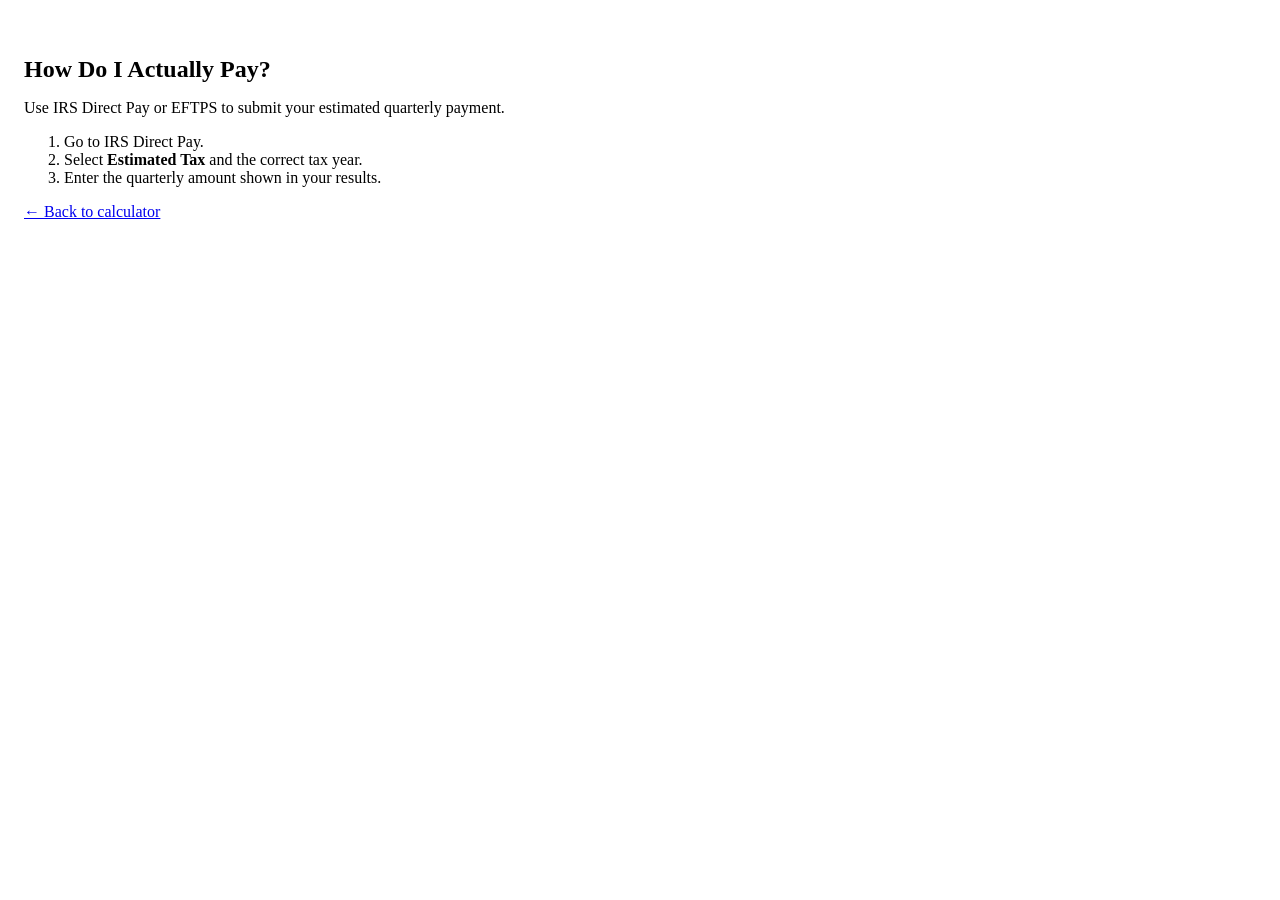
==== how-to-pay.html @ 5fc0b2c0 "Create how-to-pay.html" ====
<!doctype html>
<html lang="en">
  <head>
    <meta charset="UTF-8" />
    <meta name="viewport" content="width=device-width, initial-scale=1.0" />
    <title>How to Pay Quarterly Taxes</title>
    <link rel="stylesheet" href="styles.css" />
  </head>
  <body>
    <main class="container" style="padding:32px 16px;">
      <h1 style="font-size:24px;">How Do I Actually Pay?</h1>
      <p>Use IRS Direct Pay or EFTPS to submit your estimated quarterly payment.</p>
      <ol>
        <li>Go to IRS Direct Pay.</li>
        <li>Select <strong>Estimated Tax</strong> and the correct tax year.</li>
        <li>Enter the quarterly amount shown in your results.</li>
      </ol>
      <a href="index.html">← Back to calculator</a>
    </main>
  </body>
</html>
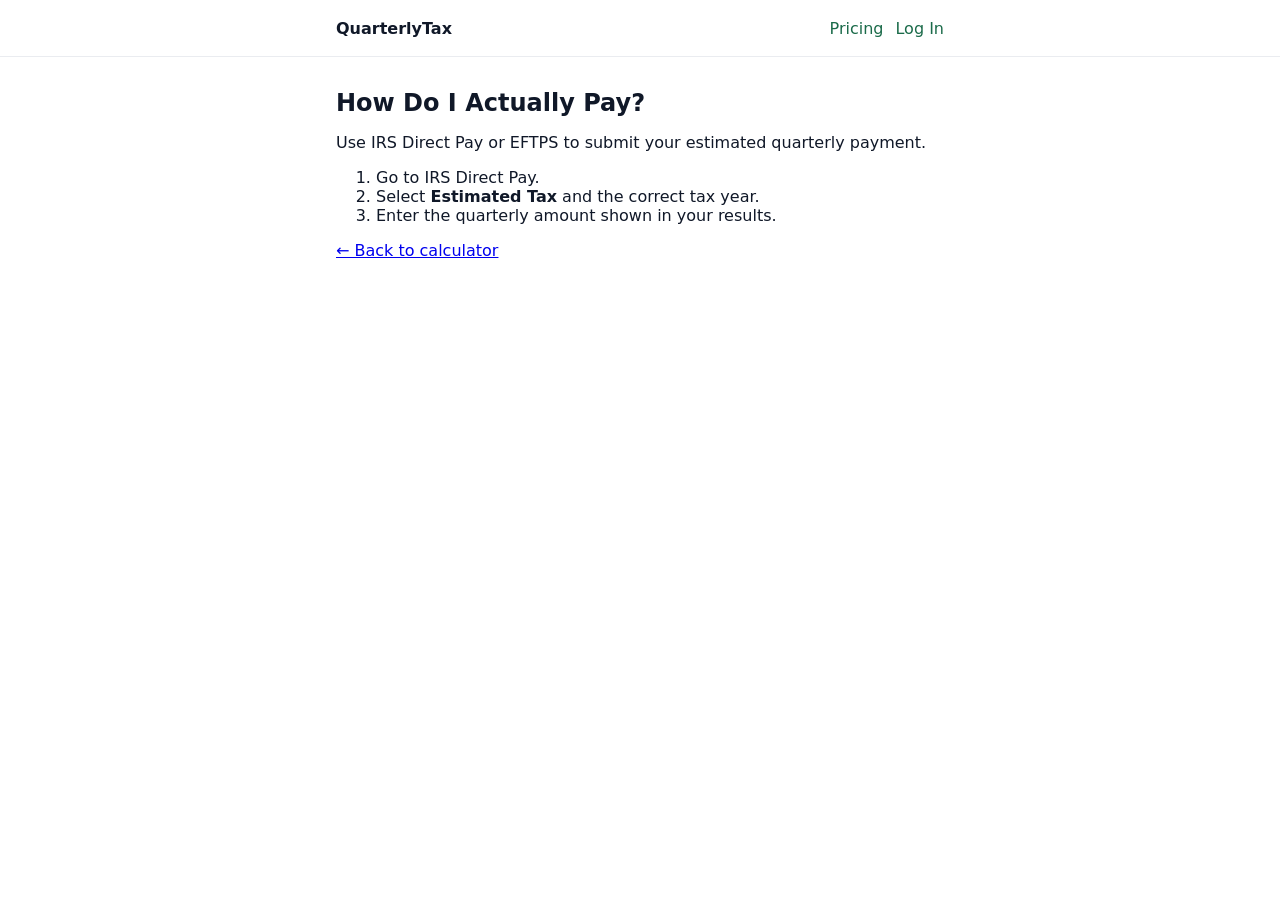
==== commit a0b429a7: "Update how-to-pay.html" ====
--- a/how-to-pay.html
+++ b/how-to-pay.html
@@ -7,6 +7,16 @@
     <link rel="stylesheet" href="styles.css" />
   </head>
   <body>
+    <header class="top-bar">
+      <div class="container nav-row">
+        <strong>QuarterlyTax</strong>
+        <nav class="nav-actions" aria-label="Top navigation">
+          <a href="pricing.html">Pricing</a>
+          <a href="#" aria-label="Log in">Log In</a>
+        </nav>
+      </div>
+    </header>
+
     <main class="container" style="padding:32px 16px;">
       <h1 style="font-size:24px;">How Do I Actually Pay?</h1>
       <p>Use IRS Direct Pay or EFTPS to submit your estimated quarterly payment.</p>
--- a/styles.css
+++ b/styles.css
@@ -0,0 +1,92 @@
+:root {
+  --green: #1b6b4a;
+  --green-light: #f0fdf4;
+  --text: #101828;
+  --muted: #667085;
+  --border: #d0d5dd;
+  --error: #d92d20;
+  font-family: Inter, system-ui, -apple-system, sans-serif;
+}
+* { box-sizing: border-box; }
+body { margin: 0; color: var(--text); background: #fff; }
+.container { max-width: 640px; margin: 0 auto; padding: 0 16px; }
+.top-bar { position: sticky; top: 0; background: #fff; border-bottom: 1px solid #eaecf0; z-index: 10; }
+.nav-row { min-height: 56px; display: flex; align-items: center; justify-content: space-between; }
+.nav-row a { color: var(--green); text-decoration: none; }
+.hero { margin-top: 24px; background: var(--green-light); border-radius: 16px; padding: 48px 16px 32px; text-align: center; }
+h1 { font-size: 32px; margin: 0; }
+.subheadline { color: #475467; margin: 12px 0 0; font-size: 18px; }
+.trust { color: #98a2b3; margin: 24px 0 0; font-size: 14px; }
+.card { margin-top: 24px; background: #fff; border: 1px solid #eaecf0; border-radius: 24px; box-shadow: 0 8px 24px rgba(16, 24, 40, 0.08); padding: 24px; }
+.field { margin-bottom: 20px; }
+label, legend { display: block; font-weight: 600; font-size: 14px; margin-bottom: 8px; }
+input, select { width: 100%; height: 48px; border-radius: 8px; border: 1px solid var(--border); padding: 0 12px; font-size: 16px; }
+input:focus, select:focus, button:focus, summary:focus { outline: 2px solid var(--green); outline-offset: 2px; }
+.currency-wrap { position: relative; }
+.currency-wrap span { position: absolute; left: 12px; top: 12px; color: var(--muted); }
+.currency-wrap input { padding-left: 28px; }
+.helper, .micro { margin: 8px 0 0; color: #98a2b3; font-size: 14px; }
+.error { color: var(--error); font-size: 14px; margin: 6px 0 0; min-height: 18px; }
+.input-error { border-color: var(--error); }
+.segmented { display: grid; grid-template-columns: 1fr; gap: 8px; }
+.segmented label { border: 1px solid var(--border); border-radius: 8px; padding: 12px; font-weight: 400; margin: 0; cursor: pointer; }
+.segmented input { display: none; }
+.segmented label:has(input:checked) { background: var(--green); border-color: var(--green); color: #fff; }
+details summary { cursor: pointer; font-weight: 600; }
+button { width: 100%; height: 52px; border-radius: 12px; border: 0; background: var(--green); color: #fff; font-weight: 700; font-size: 16px; cursor: pointer; }
+button:hover { background: #145236; }
+.features { margin-top: 24px; display: grid; gap: 12px; }
+.feature-card { border: 1px solid #eaecf0; border-radius: 16px; padding: 16px; background: #f9fafb; }
+.feature-card h3 { margin: 0 0 8px; font-size: 18px; }
+.quote { margin: 24px 0; border-left: 4px solid var(--green); padding: 12px 16px; color: #475467; background: #f9fafb; }
+.hidden { display: none; }
+#results { margin-bottom: 24px; }
+.summary-bar { background: #f9fafb; border-radius: 12px; padding: 12px; color: #475467; font-size: 14px; }
+.disclaimer { font-size: 12px; color: #667085; margin: 12px 0; }
+.result-card { background: var(--green-light); border-left: 4px solid var(--green); border-radius: 12px; padding: 16px; }
+.result-label { text-transform: uppercase; font-size: 14px; color: var(--green); }
+.result-amount { font-size: 48px; font-weight: 700; margin: 8px 0; }
+.breakdown { border: 1px solid #eaecf0; border-radius: 12px; background: #fff; margin-top: 16px; }
+.breakdown summary { padding: 12px; font-weight: 600; }
+.breakdown-list { padding: 0 12px 12px; margin: 0; list-style: none; }
+.breakdown-list li { display: flex; justify-content: space-between; gap: 8px; padding: 8px 0; border-bottom: 1px solid #f2f4f7; font-size: 14px; }
+.breakdown-list li:last-child { border-bottom: 0; font-weight: 700; }
+.callout { margin-top: 12px; padding: 12px; border-radius: 12px; font-size: 14px; }
+.warning { background: #fffbeb; border: 1px solid #fedf89; color: #b54708; }
+.success { background: #ecfdf3; border: 1px solid #abefc6; color: #027a48; }
+.actions { display: grid; gap: 8px; margin-top: 12px; }
+.secondary { background: #fff; border: 1px solid var(--green); color: var(--green); }
+.footer { display: flex; flex-wrap: wrap; gap: 12px; padding: 24px 16px 40px; border-top: 1px solid #eaecf0; }
+.footer a { color: #475467; }
+dialog { border: none; border-radius: 16px; max-width: 360px; width: calc(100% - 32px); }
+.modal-actions { display: grid; grid-template-columns: 1fr 1fr; gap: 8px; margin-top: 12px; }
+@media (min-width: 640px) {
+  .segmented { grid-template-columns: repeat(3, 1fr); }
+}
+
+.nav-actions { display: flex; gap: 12px; align-items: center; }
+
+.pricing-page { padding-top: 24px; padding-bottom: 24px; }
+.pricing-hero { text-align: center; margin-bottom: 24px; }
+.pricing-subheadline { color: #667085; font-size: 16px; margin-top: 12px; }
+.pricing-grid { display: grid; gap: 12px; }
+.pricing-card { position: relative; border: 1px solid #eaecf0; border-radius: 16px; padding: 20px; background: #fff; }
+.pricing-card h2 { margin: 0; font-size: 24px; }
+.tier-price { font-size: 48px; font-weight: 700; margin: 8px 0; }
+.tier-label { margin: 0; font-weight: 600; color: #475467; }
+.tier-subtext { margin: 6px 0 0; color: #667085; font-size: 14px; }
+.feature-list { margin: 16px 0; padding: 0; list-style: none; display: grid; gap: 8px; color: #101828; }
+.btn-link { display: inline-flex; width: 100%; height: 52px; border-radius: 12px; align-items: center; justify-content: center; text-decoration: none; font-weight: 700; font-size: 16px; }
+.best-value { border: 2px solid var(--green); }
+.best-badge { position: absolute; top: 12px; right: 12px; margin: 0; background: var(--green); color: #fff; padding: 4px 8px; border-radius: 999px; font-size: 12px; font-weight: 700; }
+.pricing-notes { text-align: center; margin: 24px 0; }
+.muted-note { color: #667085; margin: 8px 0; }
+.muted-note.small { font-size: 14px; color: #98a2b3; }
+.faq { margin-bottom: 24px; }
+.faq h2 { font-size: 24px; margin-bottom: 12px; }
+.faq details { border: 1px solid #eaecf0; border-radius: 12px; padding: 12px; margin-bottom: 8px; background: #fff; }
+.faq p { color: #475467; margin: 8px 0 0; }
+
+@media (min-width: 768px) {
+  .pricing-grid { grid-template-columns: repeat(3, 1fr); }
+}
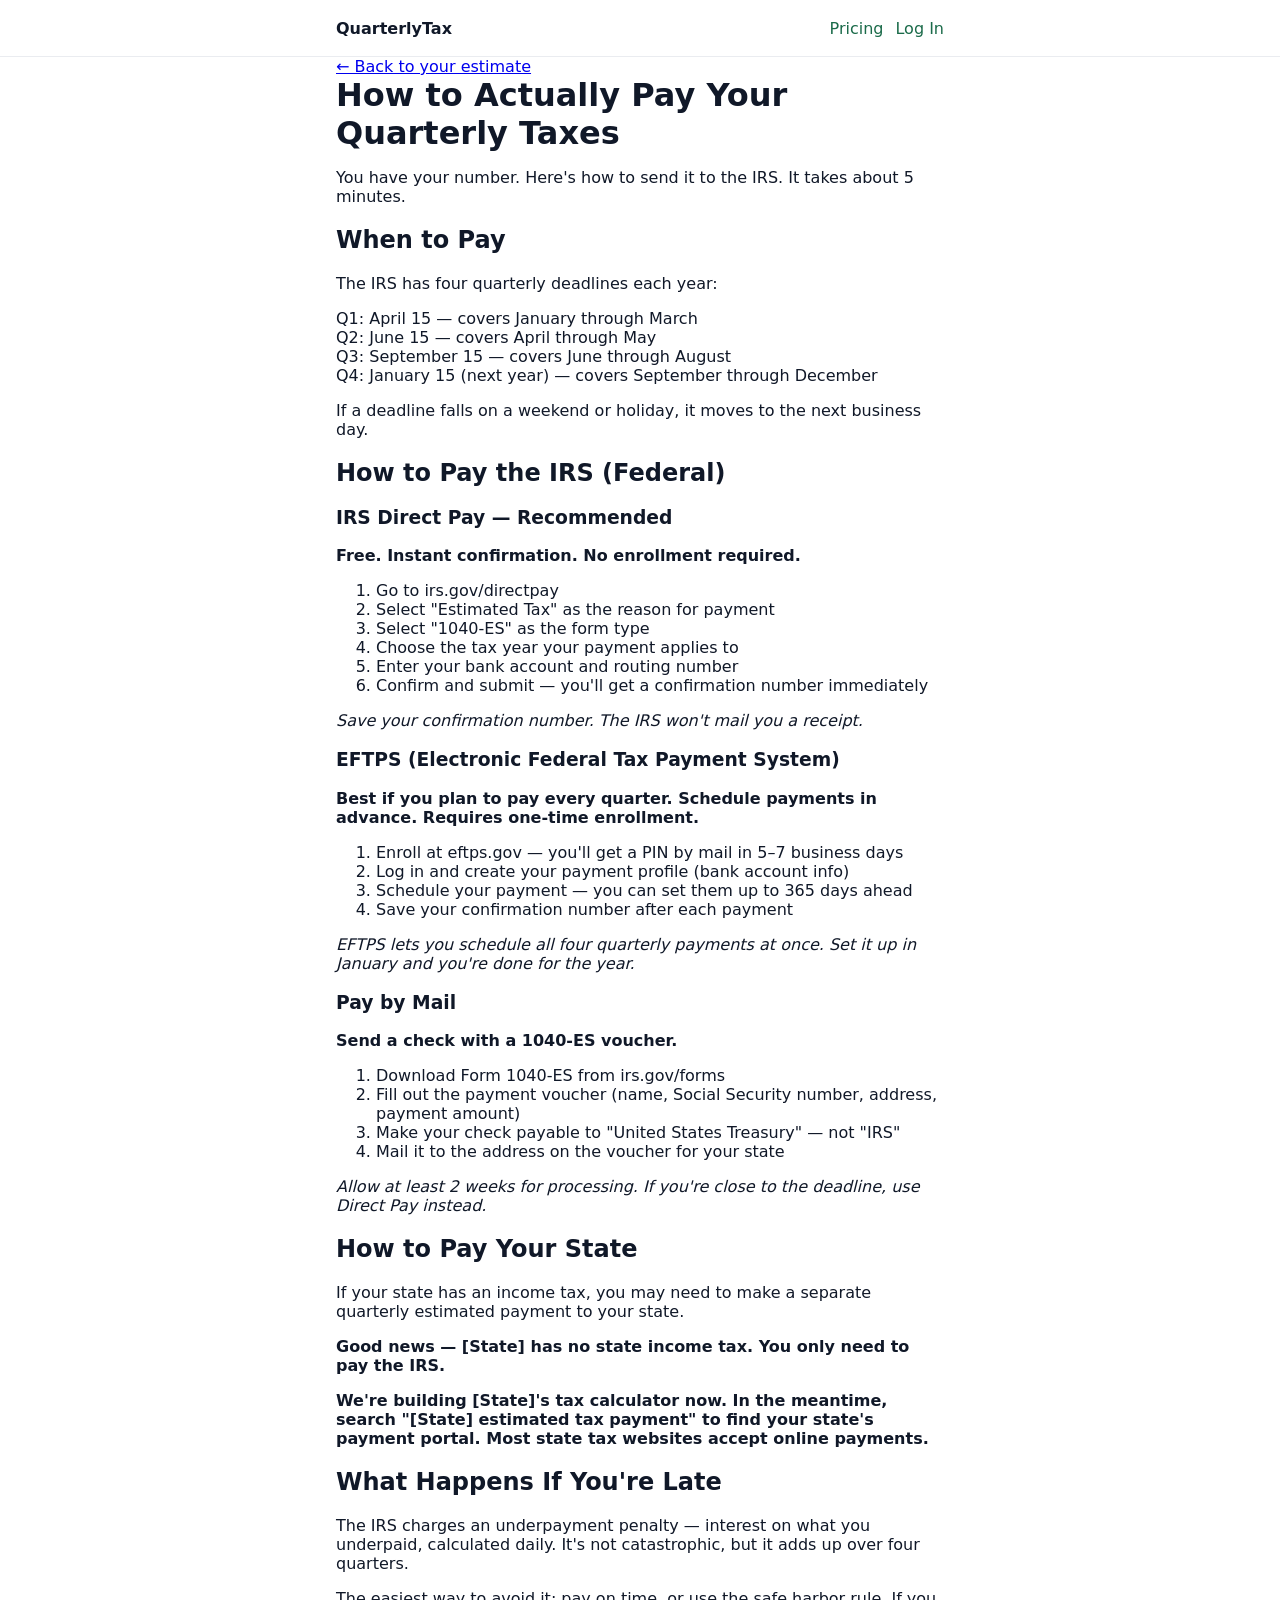
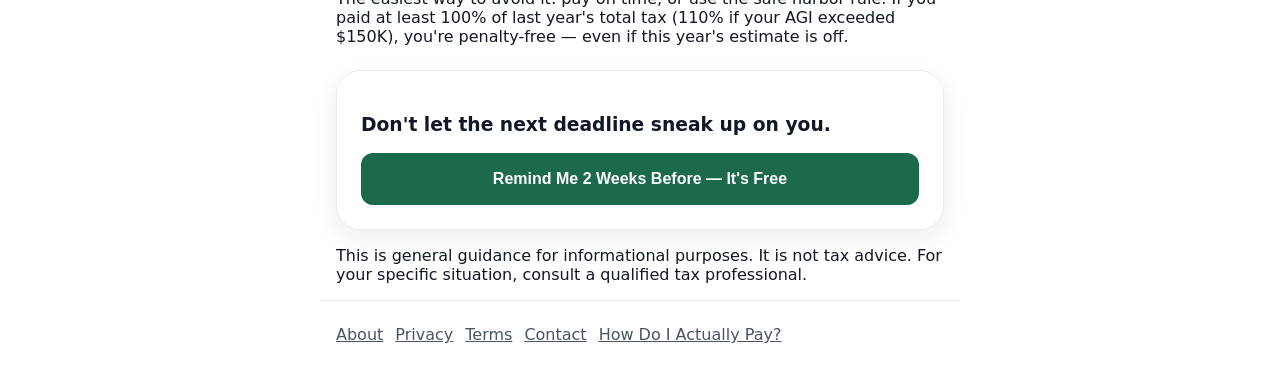
==== commit 70bbf4fd: "Update how-to-pay.html" ====
--- a/how-to-pay.html
+++ b/how-to-pay.html
@@ -17,15 +17,76 @@
       </div>
     </header>
 
-    <main class="container" style="padding:32px 16px;">
-      <h1 style="font-size:24px;">How Do I Actually Pay?</h1>
-      <p>Use IRS Direct Pay or EFTPS to submit your estimated quarterly payment.</p>
+    <main class="container how-to-pay-page">
+      <a href="index.html" class="breadcrumb-link">← Back to your estimate</a>
+      <h1>How to Actually Pay Your Quarterly Taxes</h1>
+      <p>You have your number. Here's how to send it to the IRS. It takes about 5 minutes.</p>
+
+      <h2>When to Pay</h2>
+      <p>The IRS has four quarterly deadlines each year:</p>
+      <p>Q1: April 15 — covers January through March<br />
+      Q2: June 15 — covers April through May<br />
+      Q3: September 15 — covers June through August<br />
+      Q4: January 15 (next year) — covers September through December</p>
+      <p>If a deadline falls on a weekend or holiday, it moves to the next business day.</p>
+
+      <h2>How to Pay the IRS (Federal)</h2>
+
+      <h3>IRS Direct Pay — Recommended</h3>
+      <p><strong>Free. Instant confirmation. No enrollment required.</strong></p>
       <ol>
-        <li>Go to IRS Direct Pay.</li>
-        <li>Select <strong>Estimated Tax</strong> and the correct tax year.</li>
-        <li>Enter the quarterly amount shown in your results.</li>
+        <li>Go to irs.gov/directpay</li>
+        <li>Select "Estimated Tax" as the reason for payment</li>
+        <li>Select "1040-ES" as the form type</li>
+        <li>Choose the tax year your payment applies to</li>
+        <li>Enter your bank account and routing number</li>
+        <li>Confirm and submit — you'll get a confirmation number immediately</li>
       </ol>
-      <a href="index.html">← Back to calculator</a>
+      <p><em>Save your confirmation number. The IRS won't mail you a receipt.</em></p>
+
+      <h3>EFTPS (Electronic Federal Tax Payment System)</h3>
+      <p><strong>Best if you plan to pay every quarter. Schedule payments in advance. Requires one-time enrollment.</strong></p>
+      <ol>
+        <li>Enroll at eftps.gov — you'll get a PIN by mail in 5–7 business days</li>
+        <li>Log in and create your payment profile (bank account info)</li>
+        <li>Schedule your payment — you can set them up to 365 days ahead</li>
+        <li>Save your confirmation number after each payment</li>
+      </ol>
+      <p><em>EFTPS lets you schedule all four quarterly payments at once. Set it up in January and you're done for the year.</em></p>
+
+      <h3>Pay by Mail</h3>
+      <p><strong>Send a check with a 1040-ES voucher.</strong></p>
+      <ol>
+        <li>Download Form 1040-ES from irs.gov/forms</li>
+        <li>Fill out the payment voucher (name, Social Security number, address, payment amount)</li>
+        <li>Make your check payable to "United States Treasury" — not "IRS"</li>
+        <li>Mail it to the address on the voucher for your state</li>
+      </ol>
+      <p><em>Allow at least 2 weeks for processing. If you're close to the deadline, use Direct Pay instead.</em></p>
+
+      <h2>How to Pay Your State</h2>
+      <p>If your state has an income tax, you may need to make a separate quarterly estimated payment to your state.</p>
+      <p><strong>Good news — [State] has no state income tax. You only need to pay the IRS.</strong></p>
+      <p><strong>We're building [State]'s tax calculator now. In the meantime, search "[State] estimated tax payment" to find your state's payment portal. Most state tax websites accept online payments.</strong></p>
+
+      <h2>What Happens If You're Late</h2>
+      <p>The IRS charges an underpayment penalty — interest on what you underpaid, calculated daily. It's not catastrophic, but it adds up over four quarters.</p>
+      <p>The easiest way to avoid it: pay on time, or use the safe harbor rule. If you paid at least 100% of last year's total tax (110% if your AGI exceeded $150K), you're penalty-free — even if this year's estimate is off.</p>
+
+      <section class="card how-to-pay-cta">
+        <h3>Don't let the next deadline sneak up on you.</h3>
+        <button type="button">Remind Me 2 Weeks Before — It's Free</button>
+      </section>
+
+      <p class="footer-disclaimer">This is general guidance for informational purposes. It is not tax advice. For your specific situation, consult a qualified tax professional.</p>
     </main>
+
+    <footer class="container footer">
+      <a href="#">About</a>
+      <a href="#">Privacy</a>
+      <a href="#">Terms</a>
+      <a href="#">Contact</a>
+      <a href="how-to-pay.html">How Do I Actually Pay?</a>
+    </footer>
   </body>
 </html>
